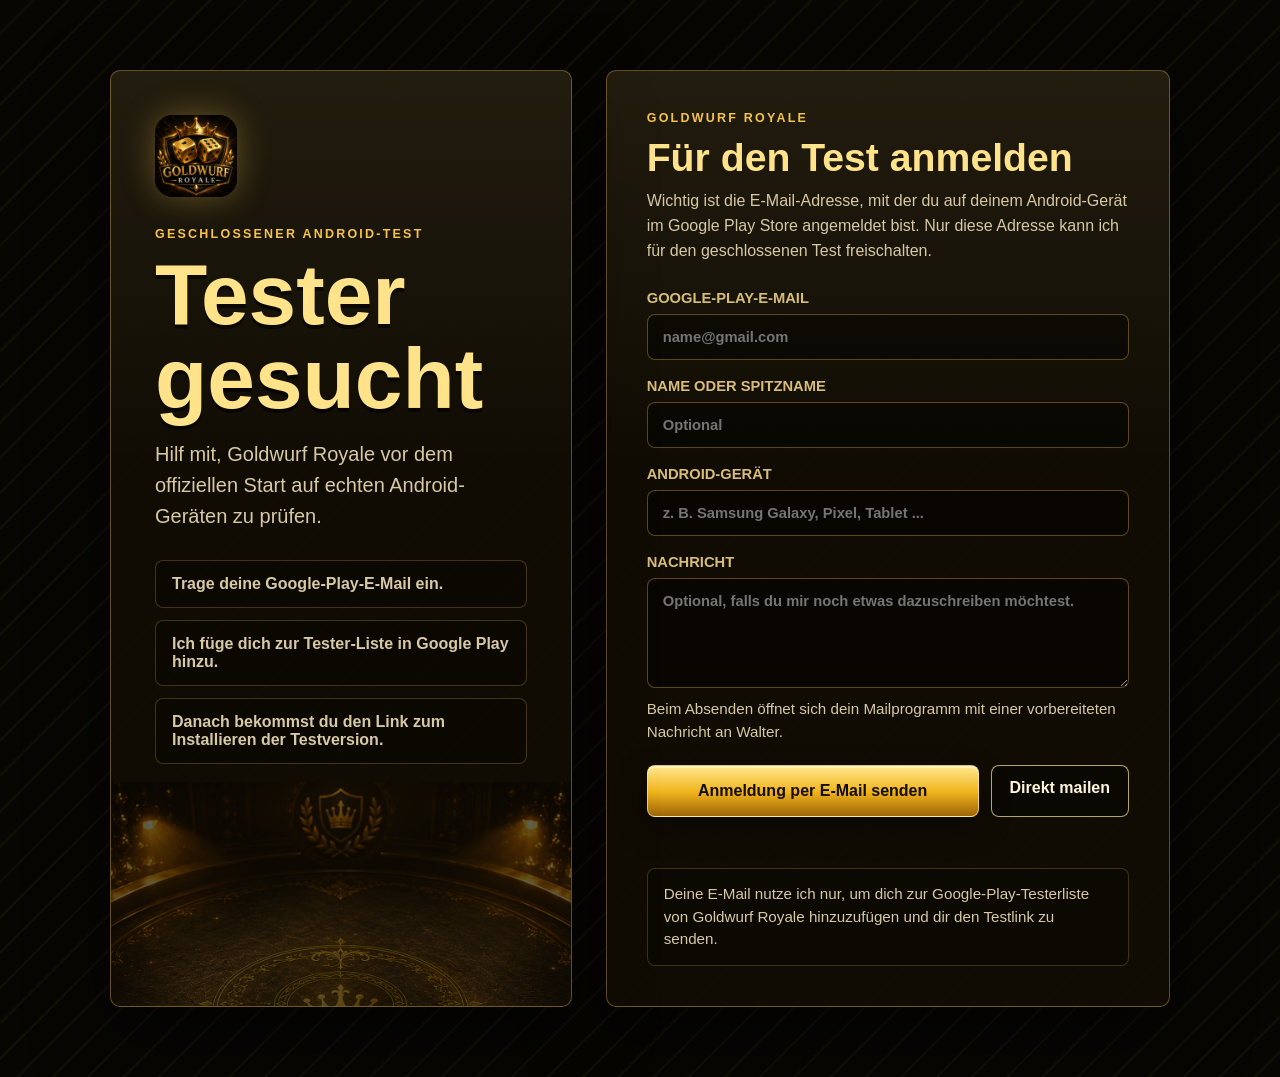
==== tester.html @ b076a066 "Add files via upload" ====
<!doctype html>
<html lang="de">
  <head>
    <meta charset="utf-8" />
    <meta name="viewport" content="width=device-width, initial-scale=1" />
    <title>Android-Test anmelden | Goldwurf Royale</title>
    <meta
      name="description"
      content="Melde dich fuer den geschlossenen Android-Test von Goldwurf Royale an."
    />
    <link rel="icon" type="image/png" sizes="32x32" href="favicon-32.png" />
    <link rel="apple-touch-icon" href="apple-touch-icon.png" />
    <style>
      :root {
        color-scheme: dark;
        --bg: #070603;
        --panel: rgba(18, 13, 5, 0.94);
        --panel-soft: rgba(255, 225, 142, 0.08);
        --gold: #f5c44c;
        --gold-bright: #ffe38b;
        --gold-soft: #d7bd77;
        --text: #fff5d8;
        --muted: #d8c9a5;
        --line: rgba(245, 196, 76, 0.36);
        --shadow: rgba(0, 0, 0, 0.55);
      }

      * {
        box-sizing: border-box;
      }

      body {
        margin: 0;
        min-height: 100vh;
        font-family: Arial, Helvetica, sans-serif;
        background:
          radial-gradient(circle at 50% -10%, rgba(245, 196, 76, 0.18), transparent 0 32%, transparent 58%),
          radial-gradient(circle at 12% 24%, rgba(245, 196, 76, 0.12), transparent 0 22%, transparent 42%),
          repeating-linear-gradient(135deg, transparent 0 22px, rgba(245, 196, 76, 0.045) 23px 25px),
          var(--bg);
        color: var(--text);
      }

      main {
        width: min(1060px, calc(100% - 28px));
        margin: 0 auto;
        padding: clamp(28px, 6vw, 70px) 0;
      }

      .signup {
        display: grid;
        grid-template-columns: minmax(0, 0.9fr) minmax(320px, 1.1fr);
        gap: clamp(18px, 4vw, 34px);
        align-items: stretch;
      }

      .hero,
      .form-card {
        border: 1px solid var(--line);
        border-radius: 10px;
        background:
          linear-gradient(180deg, var(--panel-soft), transparent 42%),
          var(--panel);
        box-shadow: 0 28px 76px var(--shadow);
      }

      .hero {
        position: relative;
        overflow: hidden;
        padding: clamp(26px, 5vw, 44px);
        min-height: 560px;
      }

      .hero::after {
        content: "";
        position: absolute;
        inset: auto -18% -22% -18%;
        height: 46%;
        background: url("assets/table-bg.png") center / cover no-repeat;
        opacity: 0.34;
        filter: saturate(1.05);
        pointer-events: none;
      }

      .brand-mark {
        width: 82px;
        height: 82px;
        margin-bottom: 26px;
        border-radius: 18px;
        box-shadow: 0 0 32px rgba(245, 196, 76, 0.34);
      }

      .kicker {
        display: block;
        margin-bottom: 12px;
        color: var(--gold);
        font-size: 0.78rem;
        font-weight: 900;
        letter-spacing: 0.18em;
        text-transform: uppercase;
      }

      h1 {
        max-width: 10ch;
        margin: 0 0 18px;
        color: var(--gold-bright);
        font-size: clamp(2.75rem, 8vw, 5.35rem);
        line-height: 0.98;
        letter-spacing: 0;
        text-shadow: 0 4px 0 rgba(0, 0, 0, 0.55);
      }

      .lead {
        max-width: 46ch;
        margin: 0 0 28px;
        color: var(--muted);
        font-size: clamp(1.05rem, 2vw, 1.25rem);
        line-height: 1.55;
      }

      .steps {
        position: relative;
        z-index: 1;
        display: grid;
        gap: 12px;
        margin: 0;
        padding: 0;
        list-style: none;
      }

      .steps li {
        padding: 14px 16px;
        border: 1px solid rgba(245, 196, 76, 0.24);
        border-radius: 8px;
        background: rgba(0, 0, 0, 0.28);
        color: var(--muted);
        font-weight: 700;
      }

      .form-card {
        padding: clamp(22px, 5vw, 40px);
      }

      h2 {
        margin: 0 0 10px;
        color: var(--gold-bright);
        font-size: clamp(1.7rem, 4vw, 2.45rem);
        line-height: 1.08;
      }

      .form-intro {
        margin: 0 0 26px;
        color: var(--muted);
        line-height: 1.55;
      }

      form {
        display: grid;
        gap: 18px;
      }

      label {
        display: grid;
        gap: 8px;
        color: var(--gold-soft);
        font-size: 0.92rem;
        font-weight: 900;
        text-transform: uppercase;
      }

      input,
      textarea {
        width: 100%;
        border: 1px solid rgba(245, 196, 76, 0.34);
        border-radius: 8px;
        padding: 14px 15px;
        background: rgba(0, 0, 0, 0.42);
        color: var(--text);
        font: inherit;
        outline: none;
      }

      textarea {
        min-height: 110px;
        resize: vertical;
      }

      input:focus,
      textarea:focus {
        border-color: var(--gold-bright);
        box-shadow: 0 0 0 3px rgba(245, 196, 76, 0.18);
      }

      .hint,
      .privacy {
        color: var(--muted);
        font-size: 0.95rem;
        line-height: 1.5;
      }

      .hint {
        margin: -8px 0 4px;
      }

      .privacy {
        margin: 18px 0 0;
        padding: 14px 16px;
        border: 1px solid rgba(245, 196, 76, 0.22);
        border-radius: 8px;
        background: rgba(0, 0, 0, 0.24);
      }

      .actions {
        display: grid;
        grid-template-columns: 1fr auto;
        gap: 12px;
        align-items: center;
      }

      button,
      .mail-fallback {
        min-height: 52px;
        border: 1px solid rgba(255, 232, 150, 0.7);
        border-radius: 8px;
        padding: 13px 18px;
        font: inherit;
        font-weight: 900;
        text-align: center;
        text-decoration: none;
        cursor: pointer;
      }

      button[type="submit"] {
        color: #120c03;
        background: linear-gradient(180deg, #ffe88f, #f0b41c 52%, #9d6507);
        box-shadow: inset 0 2px 0 rgba(255, 255, 255, 0.42), 0 12px 30px rgba(0, 0, 0, 0.35);
      }

      .mail-fallback {
        color: var(--text);
        background: rgba(0, 0, 0, 0.32);
      }

      button:hover,
      .mail-fallback:hover {
        transform: translateY(-1px);
      }

      .copy-status {
        min-height: 1.4em;
        margin: 10px 0 0;
        color: var(--gold);
        font-weight: 800;
      }

      @media (max-width: 820px) {
        .signup {
          grid-template-columns: 1fr;
        }

        .hero {
          min-height: auto;
        }

        h1 {
          max-width: 12ch;
        }
      }

      @media (max-width: 520px) {
        main {
          width: min(100% - 20px, 1060px);
          padding: 18px 0 30px;
        }

        .actions {
          grid-template-columns: 1fr;
        }

        .brand-mark {
          width: 66px;
          height: 66px;
        }
      }
    </style>
  </head>
  <body>
    <main>
      <section class="signup" aria-label="Anmeldung zum Android-Test">
        <div class="hero">
          <img class="brand-mark" src="icon-192.png" alt="Goldwurf Royale Logo" />
          <span class="kicker">Geschlossener Android-Test</span>
          <h1>Tester gesucht</h1>
          <p class="lead">
            Hilf mit, Goldwurf Royale vor dem offiziellen Start auf echten Android-Geräten zu prüfen.
          </p>
          <ul class="steps" aria-label="So läuft es ab">
            <li>Trage deine Google-Play-E-Mail ein.</li>
            <li>Ich füge dich zur Tester-Liste in Google Play hinzu.</li>
            <li>Danach bekommst du den Link zum Installieren der Testversion.</li>
          </ul>
        </div>

        <div class="form-card">
          <span class="kicker">Goldwurf Royale</span>
          <h2>Für den Test anmelden</h2>
          <p class="form-intro">
            Wichtig ist die E-Mail-Adresse, mit der du auf deinem Android-Gerät im Google Play Store
            angemeldet bist. Nur diese Adresse kann ich für den geschlossenen Test freischalten.
          </p>

          <form id="testerForm">
            <label for="testerEmail">
              Google-Play-E-Mail
              <input id="testerEmail" name="email" type="email" autocomplete="email" required placeholder="name@gmail.com" />
            </label>

            <label for="testerName">
              Name oder Spitzname
              <input id="testerName" name="name" type="text" autocomplete="name" maxlength="60" placeholder="Optional" />
            </label>

            <label for="testerDevice">
              Android-Gerät
              <input id="testerDevice" name="device" type="text" maxlength="80" placeholder="z. B. Samsung Galaxy, Pixel, Tablet ..." />
            </label>

            <label for="testerMessage">
              Nachricht
              <textarea id="testerMessage" name="message" maxlength="500" placeholder="Optional, falls du mir noch etwas dazuschreiben möchtest."></textarea>
            </label>

            <p class="hint">
              Beim Absenden öffnet sich dein Mailprogramm mit einer vorbereiteten Nachricht an Walter.
            </p>

            <div class="actions">
              <button type="submit">Anmeldung per E-Mail senden</button>
              <a class="mail-fallback" href="mailto:waltergriebl@gmail.com">Direkt mailen</a>
            </div>
          </form>

          <p class="copy-status" id="copyStatus" aria-live="polite"></p>

          <p class="privacy">
            Deine E-Mail nutze ich nur, um dich zur Google-Play-Testerliste von Goldwurf Royale
            hinzuzufügen und dir den Testlink zu senden.
          </p>
        </div>
      </section>
    </main>

    <script>
      const form = document.querySelector("#testerForm");
      const status = document.querySelector("#copyStatus");
      const contactEmail = "waltergriebl@gmail.com";

      function fieldValue(id) {
        return document.querySelector(id).value.trim();
      }

      form.addEventListener("submit", (event) => {
        event.preventDefault();

        const emailInput = document.querySelector("#testerEmail");
        if (!emailInput.reportValidity()) {
          return;
        }

        const email = fieldValue("#testerEmail");
        const name = fieldValue("#testerName") || "-";
        const device = fieldValue("#testerDevice") || "-";
        const message = fieldValue("#testerMessage") || "-";

        const subject = `Android-Test Goldwurf Royale - ${email}`;
        const body = [
          "Hallo Walter,",
          "",
          "ich möchte beim geschlossenen Android-Test von Goldwurf Royale mitmachen.",
          "",
          `Google-Play-E-Mail: ${email}`,
          `Name: ${name}`,
          `Android-Gerät: ${device}`,
          `Nachricht: ${message}`,
          "",
          "Viele Grüße"
        ].join("\n");

        status.textContent = "Dein Mailprogramm wird geöffnet. Bitte die E-Mail dort noch absenden.";
        window.location.href = `mailto:${contactEmail}?subject=${encodeURIComponent(subject)}&body=${encodeURIComponent(body)}`;
      });
    </script>
  </body>
</html>
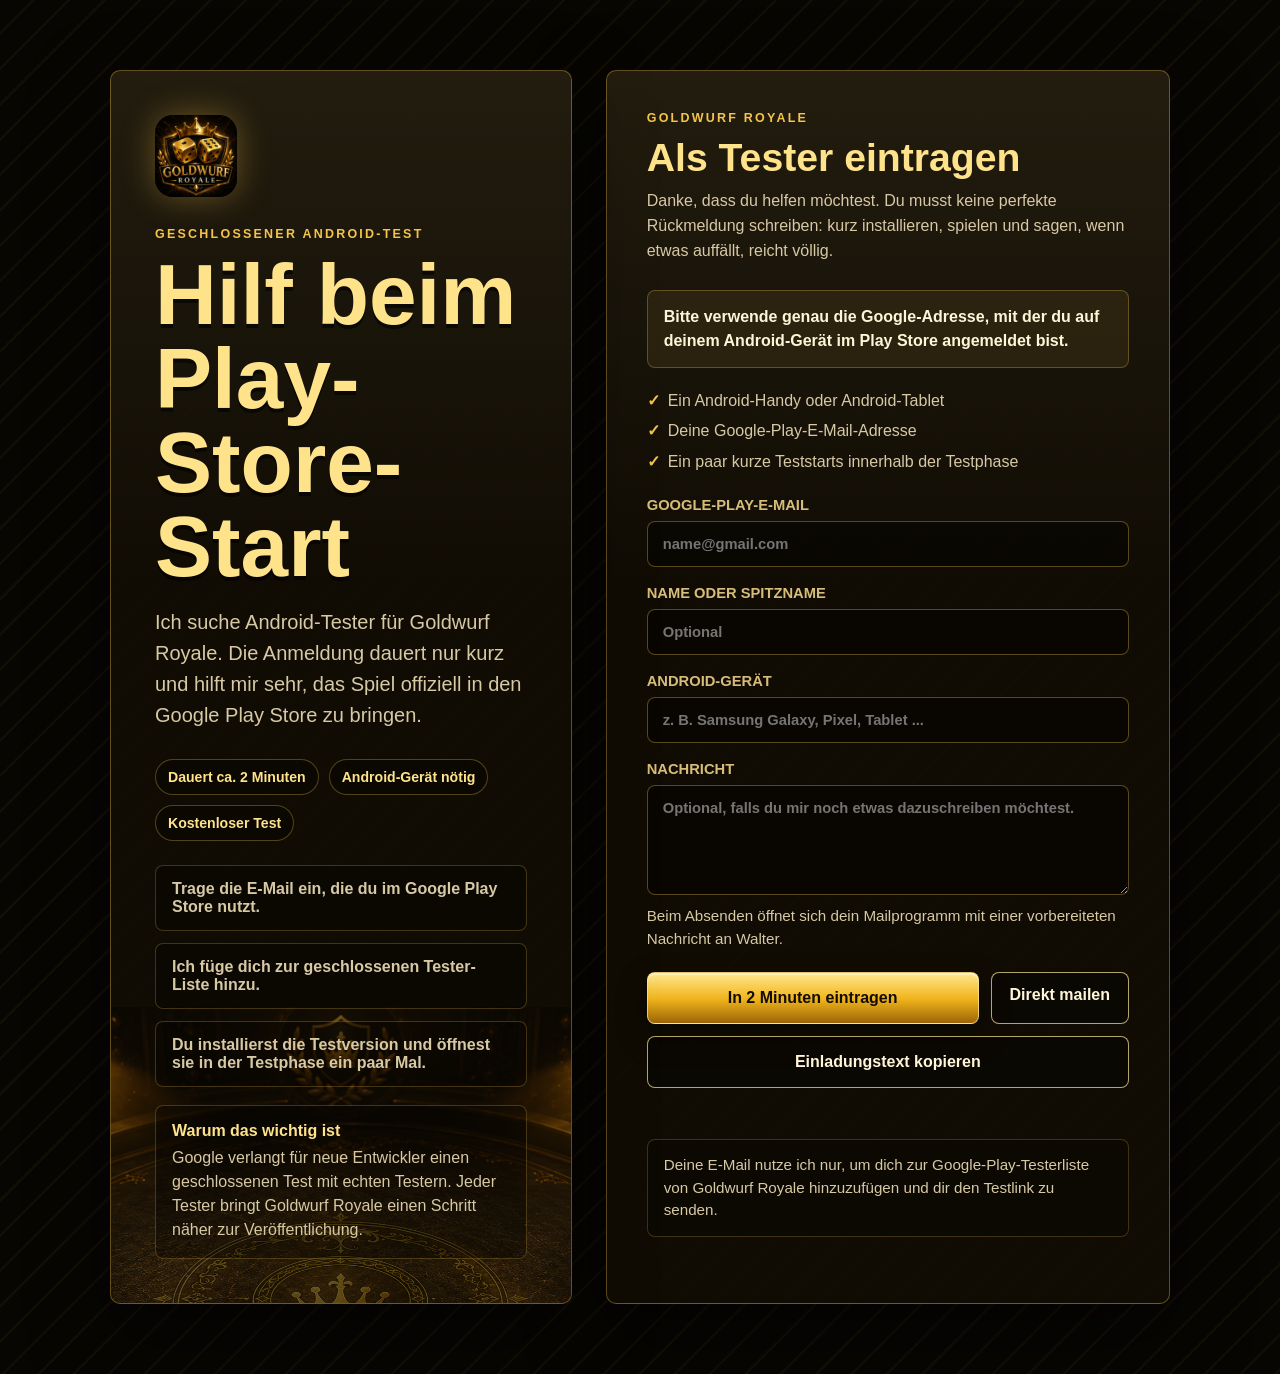
==== commit 4ddb594b: "Add files via upload" ====
--- a/tester.html
+++ b/tester.html
@@ -6,7 +6,7 @@
     <title>Android-Test anmelden | Goldwurf Royale</title>
     <meta
       name="description"
-      content="Melde dich fuer den geschlossenen Android-Test von Goldwurf Royale an."
+      content="Hilf beim geschlossenen Android-Test von Goldwurf Royale und melde dich mit deiner Google-Play-E-Mail an."
     />
     <link rel="icon" type="image/png" sizes="32x32" href="favicon-32.png" />
     <link rel="apple-touch-icon" href="apple-touch-icon.png" />
@@ -118,6 +118,23 @@
         line-height: 1.55;
       }
 
+      .badges {
+        display: flex;
+        flex-wrap: wrap;
+        gap: 10px;
+        margin: 0 0 24px;
+      }
+
+      .badge {
+        padding: 9px 12px;
+        border: 1px solid rgba(245, 196, 76, 0.3);
+        border-radius: 999px;
+        background: rgba(0, 0, 0, 0.26);
+        color: var(--gold-bright);
+        font-size: 0.88rem;
+        font-weight: 900;
+      }
+
       .steps {
         position: relative;
         z-index: 1;
@@ -137,6 +154,28 @@
         font-weight: 700;
       }
 
+      .mini-card {
+        position: relative;
+        z-index: 1;
+        margin-top: 18px;
+        padding: 16px;
+        border: 1px solid rgba(245, 196, 76, 0.24);
+        border-radius: 8px;
+        background: rgba(0, 0, 0, 0.3);
+      }
+
+      .mini-card strong {
+        display: block;
+        margin-bottom: 6px;
+        color: var(--gold-bright);
+      }
+
+      .mini-card p {
+        margin: 0;
+        color: var(--muted);
+        line-height: 1.5;
+      }
+
       .form-card {
         padding: clamp(22px, 5vw, 40px);
       }
@@ -152,6 +191,37 @@
         margin: 0 0 26px;
         color: var(--muted);
         line-height: 1.55;
+      }
+
+      .test-note {
+        margin: 0 0 22px;
+        padding: 14px 16px;
+        border: 1px solid rgba(245, 196, 76, 0.28);
+        border-radius: 8px;
+        background: rgba(245, 196, 76, 0.08);
+        color: var(--text);
+        line-height: 1.5;
+        font-weight: 700;
+      }
+
+      .checklist {
+        display: grid;
+        gap: 8px;
+        margin: 0 0 24px;
+        padding: 0;
+        list-style: none;
+      }
+
+      .checklist li {
+        color: var(--muted);
+        line-height: 1.4;
+      }
+
+      .checklist li::before {
+        content: "✓";
+        margin-right: 8px;
+        color: var(--gold);
+        font-weight: 900;
       }
 
       form {
@@ -236,6 +306,13 @@
         box-shadow: inset 0 2px 0 rgba(255, 255, 255, 0.42), 0 12px 30px rgba(0, 0, 0, 0.35);
       }
 
+      .share-button {
+        width: 100%;
+        margin-top: 12px;
+        color: var(--text);
+        background: rgba(0, 0, 0, 0.32);
+      }
+
       .mail-fallback {
         color: var(--text);
         background: rgba(0, 0, 0, 0.32);
@@ -290,24 +367,47 @@
         <div class="hero">
           <img class="brand-mark" src="icon-192.png" alt="Goldwurf Royale Logo" />
           <span class="kicker">Geschlossener Android-Test</span>
-          <h1>Tester gesucht</h1>
+          <h1>Hilf beim Play-Store-Start</h1>
           <p class="lead">
-            Hilf mit, Goldwurf Royale vor dem offiziellen Start auf echten Android-Geräten zu prüfen.
+            Ich suche Android-Tester für Goldwurf Royale. Die Anmeldung dauert nur kurz und hilft mir sehr,
+            das Spiel offiziell in den Google Play Store zu bringen.
           </p>
+          <div class="badges" aria-label="Kurzinfo">
+            <span class="badge">Dauert ca. 2 Minuten</span>
+            <span class="badge">Android-Gerät nötig</span>
+            <span class="badge">Kostenloser Test</span>
+          </div>
           <ul class="steps" aria-label="So läuft es ab">
-            <li>Trage deine Google-Play-E-Mail ein.</li>
-            <li>Ich füge dich zur Tester-Liste in Google Play hinzu.</li>
-            <li>Danach bekommst du den Link zum Installieren der Testversion.</li>
+            <li>Trage die E-Mail ein, die du im Google Play Store nutzt.</li>
+            <li>Ich füge dich zur geschlossenen Tester-Liste hinzu.</li>
+            <li>Du installierst die Testversion und öffnest sie in der Testphase ein paar Mal.</li>
           </ul>
+          <div class="mini-card">
+            <strong>Warum das wichtig ist</strong>
+            <p>
+              Google verlangt für neue Entwickler einen geschlossenen Test mit echten Testern.
+              Jeder Tester bringt Goldwurf Royale einen Schritt näher zur Veröffentlichung.
+            </p>
+          </div>
         </div>
 
         <div class="form-card">
           <span class="kicker">Goldwurf Royale</span>
-          <h2>Für den Test anmelden</h2>
+          <h2>Als Tester eintragen</h2>
           <p class="form-intro">
-            Wichtig ist die E-Mail-Adresse, mit der du auf deinem Android-Gerät im Google Play Store
-            angemeldet bist. Nur diese Adresse kann ich für den geschlossenen Test freischalten.
+            Danke, dass du helfen möchtest. Du musst keine perfekte Rückmeldung schreiben:
+            kurz installieren, spielen und sagen, wenn etwas auffällt, reicht völlig.
           </p>
+
+          <p class="test-note">
+            Bitte verwende genau die Google-Adresse, mit der du auf deinem Android-Gerät im Play Store angemeldet bist.
+          </p>
+
+          <ul class="checklist" aria-label="Was du brauchst">
+            <li>Ein Android-Handy oder Android-Tablet</li>
+            <li>Deine Google-Play-E-Mail-Adresse</li>
+            <li>Ein paar kurze Teststarts innerhalb der Testphase</li>
+          </ul>
 
           <form id="testerForm">
             <label for="testerEmail">
@@ -335,10 +435,12 @@
             </p>
 
             <div class="actions">
-              <button type="submit">Anmeldung per E-Mail senden</button>
+              <button type="submit">In 2 Minuten eintragen</button>
               <a class="mail-fallback" href="mailto:waltergriebl@gmail.com">Direkt mailen</a>
             </div>
           </form>
+
+          <button class="share-button" id="shareButton" type="button">Einladungstext kopieren</button>
 
           <p class="copy-status" id="copyStatus" aria-live="polite"></p>
 
@@ -353,7 +455,9 @@
     <script>
       const form = document.querySelector("#testerForm");
       const status = document.querySelector("#copyStatus");
+      const shareButton = document.querySelector("#shareButton");
       const contactEmail = "waltergriebl@gmail.com";
+      const testerPageUrl = "https://waltergriebl-blip.github.io/goldwurfroyale/tester.html";
 
       function fieldValue(id) {
         return document.querySelector(id).value.trim();
@@ -389,6 +493,24 @@
         status.textContent = "Dein Mailprogramm wird geöffnet. Bitte die E-Mail dort noch absenden.";
         window.location.href = `mailto:${contactEmail}?subject=${encodeURIComponent(subject)}&body=${encodeURIComponent(body)}`;
       });
+
+      shareButton.addEventListener("click", async () => {
+        const text = [
+          "Hey, ich suche Android-Tester für mein Spiel Goldwurf Royale.",
+          "",
+          "Die Anmeldung dauert nur kurz und hilft mir sehr, das Spiel offiziell in den Google Play Store zu bringen.",
+          "",
+          "Hier kannst du dich eintragen:",
+          testerPageUrl
+        ].join("\n");
+
+        try {
+          await navigator.clipboard.writeText(text);
+          status.textContent = "Einladungstext kopiert. Den kannst du jetzt direkt verschicken.";
+        } catch {
+          status.textContent = "Kopieren hat nicht geklappt. Du kannst den Link oben aus der Adresszeile kopieren.";
+        }
+      });
     </script>
   </body>
 </html>
